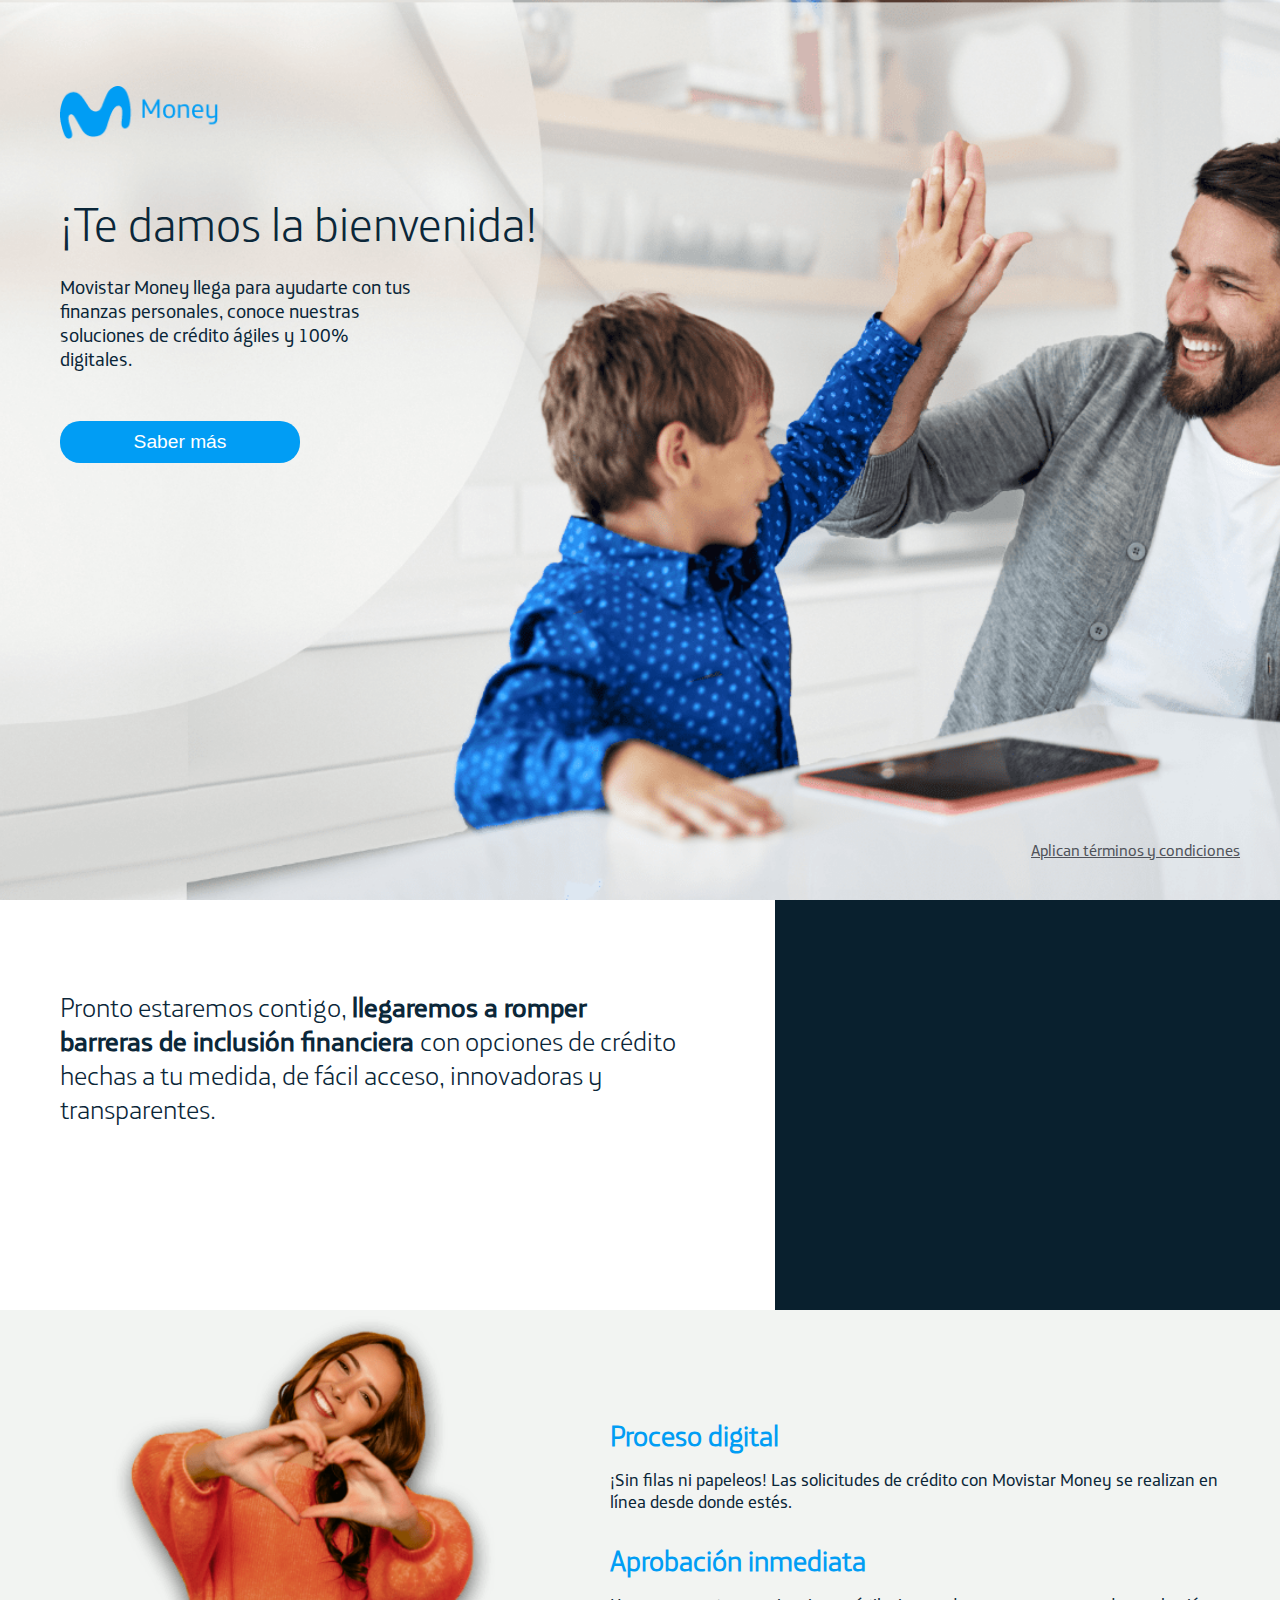
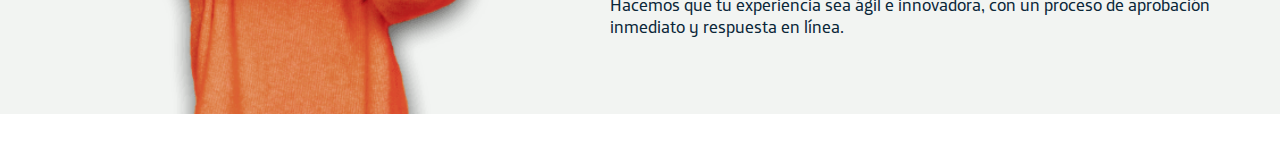
==== index.html @ daeb9c40 "second section" ====
<!DOCTYPE html>
<html lang="en">
<head>
    <meta charset="UTF-8">
    <meta http-equiv="X-UA-Compatible" content="IE=edge">
    <meta name="viewport" content="width=device-width, initial-scale=1.0">
    <link rel="stylesheet" href="styles.css">
    <title>Movistar</title>
</head>
<body>

    <div class="hero-message-container"></div>
    <section class="hero">
            <a href="https://smartfit.com.co/sedes/tintal-plaza" class="hero-link">Aplican términos y condiciones</a>
            <article class="hero-message">
                <img class="logo" src="assets/logo-movistar-money.png" alt="">
                <h2 class="hero-message-title">¡Te damos la bienvenida!</h2>
                <p class="hero-message-content">Movistar Money llega para ayudarte
                    con tus finanzas personales, conoce nuestras 
                    soluciones de crédito ágiles y 100% digitales.
                </p>
                <button class="hero-message-button"> <a href="">Saber más</a> </button>
            </article>
        
        <div class="hero-image-container">
            <img src="assets/hero-image.png" alt="" class="hero-image">
            <!-- <a href="https://smartfit.com.co/sedes/tintal-plaza" class="hero-aside-link">Aplican términos y condiciones</a> -->
        </div>
    </section>

    

    <section class="first-section">
        <p>
            Pronto estaremos contigo, <strong> llegaremos a romper barreras de inclusión 
                financiera  </strong> con opciones de crédito hechas a tu medida, de fácil acceso, 
            innovadoras y transparentes.
        </p>
        <div class="first-section-form" ></div>
    </section>

    <section class="second-section">
        <img class="second-section-image" src="assets/description2-image.png" alt="">
        <div class="second-section-content">
            <article>
                <h3 class="second-section-content-subtitle subtitle">Proceso digital </h3>
                <p class="second-section-content-paragraph  section-paragraph">¡Sin filas ni 
                    papeleos! Las solicitudes de crédito con Movistar Money se realizan 
                    en línea desde donde estés.
                </p>
            </article>
            <article>
                <h3 class="second-section-content-subtitle subtitle">Aprobación inmediata </h3>
                <p class="second-section-content-paragraph section-paragraph">Hacemos que tu 
                    experiencia sea ágil e innovadora, con un proceso de aprobación inmediato y respuesta en línea.
                </p>
            </article>
        </div>
    </section>
    
    <section class="third-section">
        <div class="second-section-content">
            <article>
                <h3 ></h3>
                <p></p>
            </article>
            <article>
                <h3>
                <p></p>
            </article>
            <img src="" alt="">
    </section>

    <footer>
        <div class="more-about">
            <h4 class="more-bout-title">
            <a href="" class="more-about-link">
            </a><a href="" class="more-about-link">
            </a><a href="" class="more-about-link"></a>
        </div>

        <div class="secure-section">
            <img src="" alt="" class="secure-section-symbol">
            <p class="secure-section-content"></p>
        </div>
    </footer>
</body>
---- styles.css ----
:root{
    --main-color: #019df4;
    --text-color: #0b2739;
    --section-gray-color: #f2f4f2;
    --section-form-color: #09202e;
    --footer-color: #fffdfd;
    --border-footer-color: #d3d4d3;
    --text-link-color: #50535a;
    --text-color-menu: #707070;
    --white-color: #ffff;
    --border-radius: 20px;
    --telefonica-bold: Telefonica-Bold;
    --telefonica-regular: Telefonica-Regular;
    --telefonica-light: Telefonica-Light;
}


/* ****** fonts ******* */
@font-face {
    font-family:  Telefonica-Bold;
    src: url('fonts/Telefonica-Bold.otf'); 
}

@font-face {
    font-family:  Telefonica-Regular;
    src: url('fonts/Telefonica-Regular.otf'); 
}

@font-face
{
    font-family:  Telefonica-Light;
    src: url('fonts/Telefonica-Light.otf'); 
}

/* ***** */



/* ****** Resets ******* */ 

body{
    margin: 0;
    overflow-x: hidden;
}

h1
{
    margin: 0;
}

h2
{
    margin: 0;
}

h3
{
    margin: 0;
}

h4
{
    margin: 0;
}

p
{
    margin: 0;
}
/* ***** */

/* ****** Styles site ******* */ 

/* ** Hero ** */
.hero
{
    position: relative;
}

.hero-message-container
{
    position: absolute;
    right: -50%;
    width: 200%;
    height: 290px;
    background-color: var(--white-color);
    border-bottom-left-radius: 100%;
    border-bottom-right-radius: 100%;
    z-index: -1;
}

.hero-message
{
    text-align: center;
    width: 85%;
    margin: 0 auto;
}

.logo
{
    width: 90px;
    padding-top: 26px;
}

.hero-message-title
{
    margin-top: 28px;
    margin-bottom: 22px;
    font-size: 1.6rem;
    font-family: var(--telefonica-light);
    color: var(--text-color);
    font-weight: lighter;
}

.hero-message-content
{
    font-size: .8rem;
    color: var(--text-color);
    font-family: var(--telefonica-regular);
}

.hero-message-button
{
    margin-top: 32px;
    background-color: var(--main-color);
    border: none;
    width: 170px;
    border-radius: var(--border-radius);
    font-size: .9rem;
    padding: 10px;
}

.hero-message-button a
{
    text-decoration: none;
    color: var(--white-color);
    padding: 10px 35px;
}

.hero-image-container{
    width: 100%;
    height: 318px;
    overflow: hidden;
    position: relative;
    background: red;
    z-index: -3;
}


.hero-image{
    width: 560px;
    position: absolute;
    object-fit: cover;
    bottom: 0;
    right: 0;
}

.hero-link 
{
    position: absolute;
    bottom: 0;
    right: 0;
    padding: 10px 15px;
    font-family: var(--telefonica-regular);
    font-size: 0.7rem;
    color: var(--text-link-color);
}

@media screen and (min-width: 560px) {
    .hero-image-container
    {
        overflow: none;
    }

    .hero-image
    {
        width: 100%;
    }
}

@media screen and (min-width: 640px)
{
    .hero-message-container
    {
        display: none;
    }

    .hero
    {
        display: flex;
        background-color: transparent;
    }

    .hero-message
    {
        position: absolute;
        width: 35%;
        text-align: left;
        padding-left: 20px;
    }

    .hero-image-container
    {
        overflow: none;
        position: static;
    }

    .hero-image
    {
        width: 100%;
        height: 100%;
    }
}

@media screen and (min-width: 768px)
{
    .hero-image-container
    {
        height: 100vh;
    }

    .hero-message
    {
        padding-left: 30px;
        width: 30%;
    }

    .logo
    {
        margin-top: 60px;
    }

    .hero-message-title
    {
        margin-top: 50px;
    }

    .hero-message-button
    {
        margin-top: 50px;
    }
}

@media screen and (min-width: 1024px)
{
    .hero-message
    {
        width: 30%;
        padding-left: 60px;
    }

}

@media screen and (min-width: 1200px)
{
    .hero-message
    {
        width: 40%;
    }

    .logo
    {
        width: 160px;
    }

    .hero-message-title
    {
        font-size: 3rem;
    }

    .hero-message-content
    {
        font-size: 1.2rem;
        width: 70%;
    }

    .hero-message-button
    {
        font-size: 1.2rem;
        width: 240px;
    }

    .hero-link
    {
        padding: 40px 40px;
        font-size: 1rem;
    }
}

/* *** */



/* ** first section ** */
    .first-section
    {
        text-align: center;
    }

    .first-section p
    {
        font-family: var(--telefonica-light);
        color: var(--text-color);
        padding: 20px 0 60px 0;
        width: 90%;
        margin: 0 auto;
    }

    .first-section p strong
    {
        font-family: var(--telefonica-regular);
    }

    .first-section-form
    {
        background-color: var(--section-form-color);
        height: 398px;
    }

    @media screen and (min-width: 1024px) {
        .first-section
        {
            display: flex;
        }   
        
        .first-section p 
        {
            width: 55%;
            margin-left: 60px;
            margin-right: 98px;
            text-align: left;
            padding-top: 90px;
            padding-bottom: 0;
        }

        .first-section-form
        {
            width: 45%;
        }
    }

    @media screen and (min-width: 1200px)
    {
        .first-section-form
        {
            
            height: 410px;
        }

        .first-section p
        {
            font-size: 1.7rem;
        }

    }
/* *** */


/* ** Second Section ** */

.second-section
{
    background-color: var(--section-gray-color);
    padding-bottom: 26px;
}

.second-section-content
{
    width: 90%;
    margin: 0 auto;
}

.second-section-image
{
    width: 100%;
}

    @media screen and (min-width: 768px) {
        .second-section
        {
            display: flex;
            padding-bottom: 0;
        }

        .second-section-image
        {
            width: 50%;
        }

        .second-section-content
        {
            width: 50%;
            margin: auto auto;
            padding-right: 60px;
        }
    }

/* *** */



/* ****** Utilities ******* */

.subtitle
{
    font-size: 1.1rem;
    font-family: var(--telefonica-light);
    color: var(--main-color);
    margin: 30px 0 15px 0;
}

.section-paragraph
{
    font-size: 0.9rem;
    font-family: var(--telefonica-regular);
    color: var(--text-color);
}

@media screen and (min-width: 1200px) {
    .subtitle
    {
        font-size: 1.8rem;
    }

    .section-paragraph
    {
        font-size: 1.1rem;
    }
}

/* *************** */
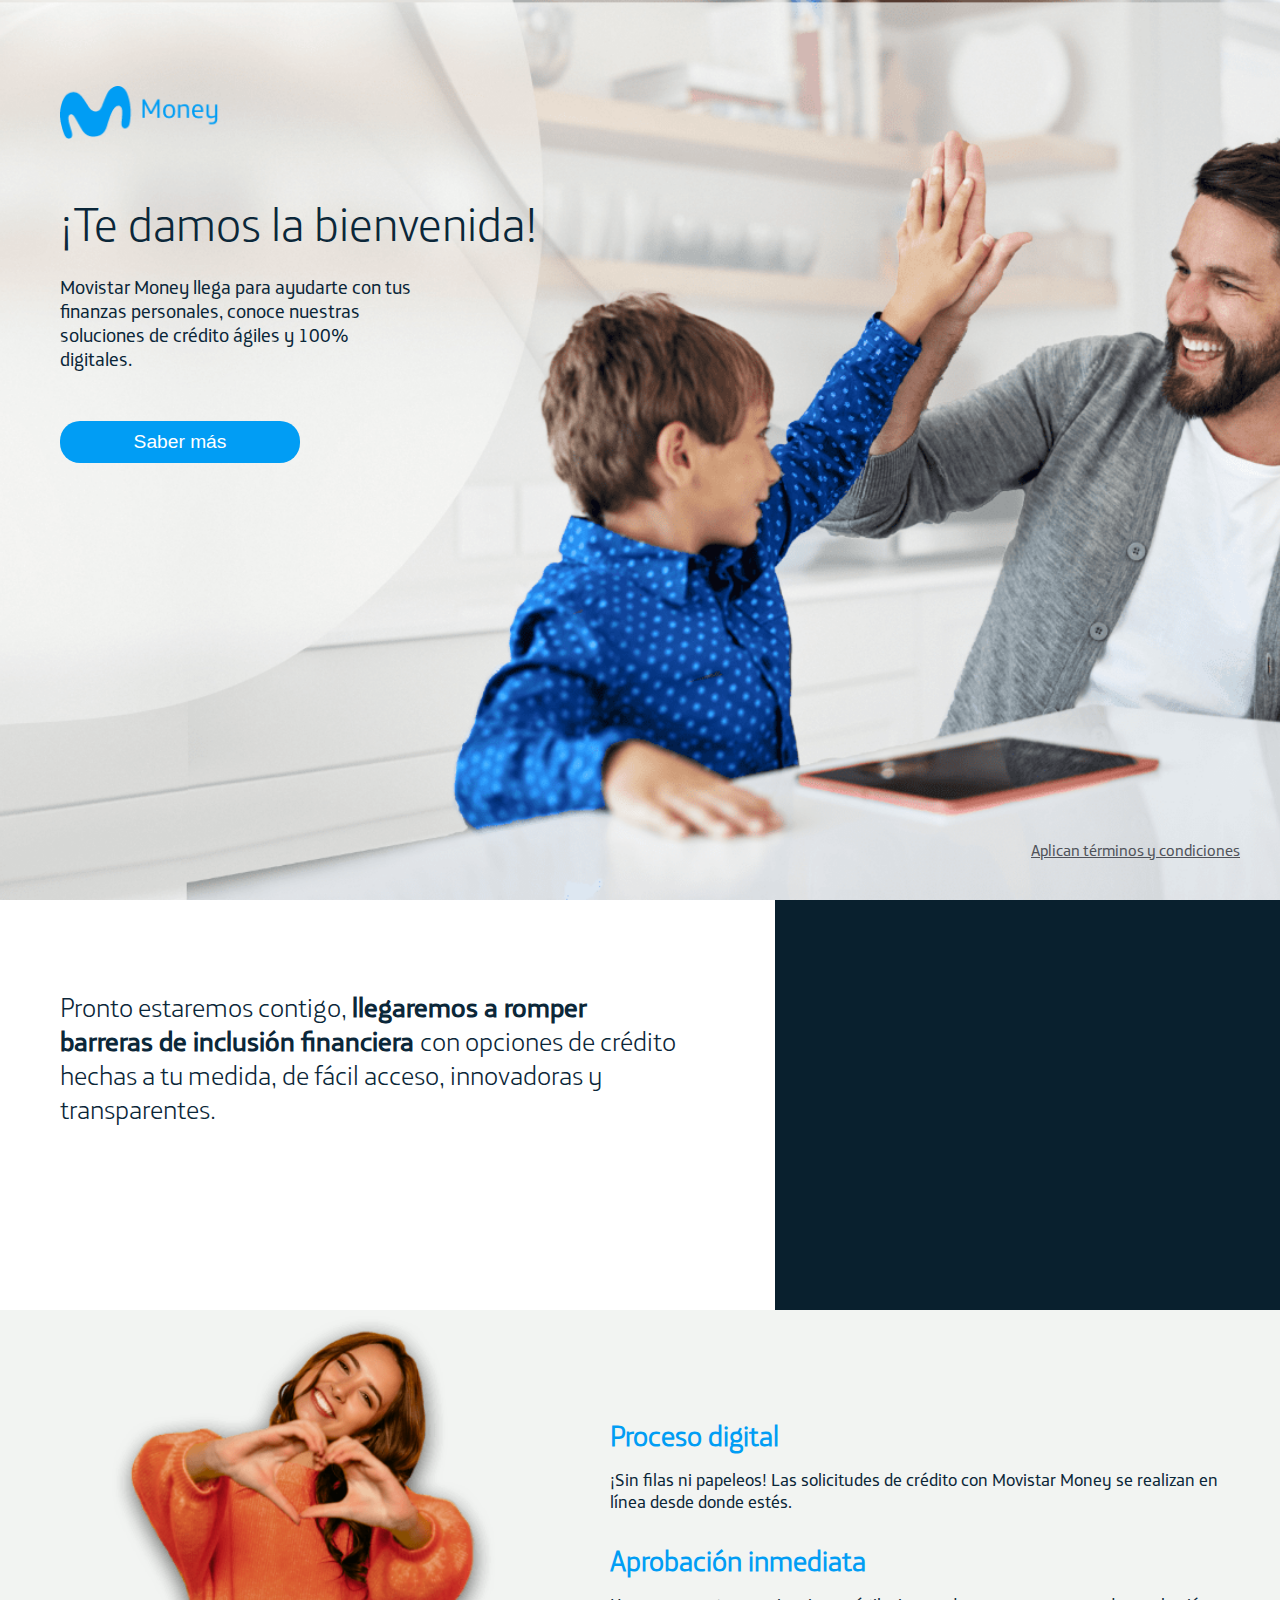
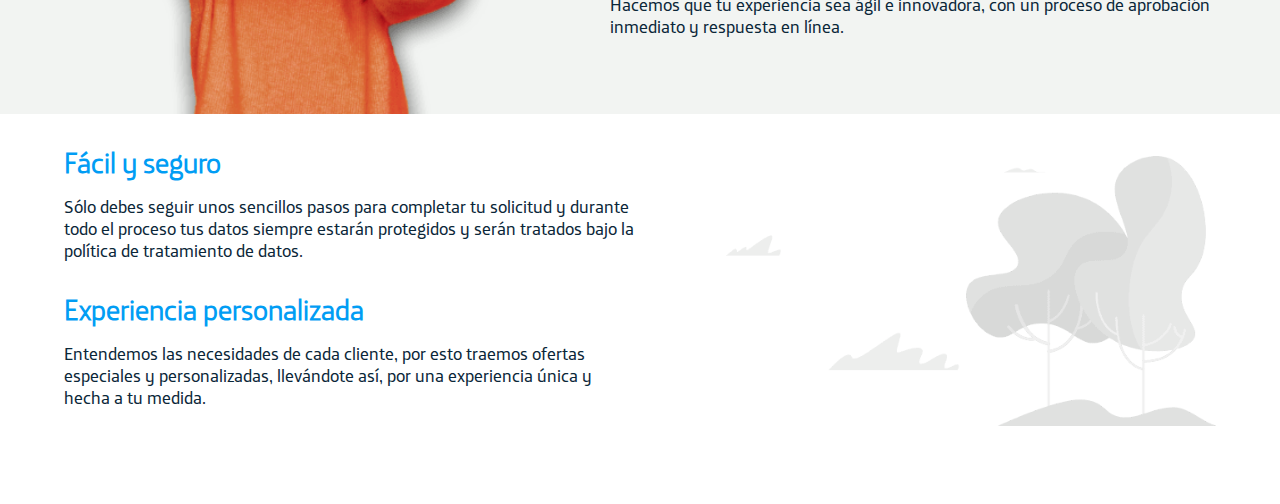
==== commit 940c0051: "third section layout" ====
--- a/index.html
+++ b/index.html
@@ -59,16 +59,26 @@
     </section>
     
     <section class="third-section">
-        <div class="second-section-content">
+        <div class="third-section-content">
             <article>
-                <h3 ></h3>
-                <p></p>
+                <h3 class="third-section-content-subtitle subtitle" >Fácil y seguro</h3>
+                <p class="third-section-content-paragraph section-paragraph">
+                    Sólo debes seguir unos sencillos pasos para 
+                    completar tu solicitud y durante todo el proceso 
+                    tus datos siempre estarán protegidos y serán 
+                    tratados bajo la política de tratamiento de datos.
+                </p>
             </article>
             <article>
-                <h3>
-                <p></p>
+                <h3 class="third-section-content-subtitle subtitle" > Experiencia personalizada </h3>
+                <p class="third-section-content-paragraph section-paragraph">
+                    Entendemos las necesidades de cada cliente, por esto traemos ofertas especiales
+                    y personalizadas, llevándote así, por una experiencia única y hecha a tu medida.
+                </p>
             </article>
             <img src="" alt="">
+        </div>
+        <div class="third-section-image-container"> <div class="third-section-image"></div></div>
     </section>
 
     <footer>
--- a/styles.css
+++ b/styles.css
@@ -397,6 +397,56 @@
 
 /* *** */
 
+/* ** Third Section ** */
+    .third-section
+    {
+        width: 90%;
+        margin: 0 auto;
+        padding-bottom: 60px;
+        
+    }
+
+    @media screen and (min-width: 768px) {
+
+        .third-section
+        {
+            display: flex;
+        }
+
+        .third-section-content
+        {
+            width: 50%;
+        }
+
+        .third-section-image-container
+        {
+            width: 50%;
+            position: relative;
+        }
+
+        .third-section-image
+        {
+            background-image: url("assets/tree.png");
+            background-size: cover;
+            width: 392px;
+            height: 216px;
+            background-repeat: no-repeat;
+            border-image: none;
+            position: absolute;
+            bottom: 0;
+            right: 0;
+        }
+    }
+
+    @media screen and (min-width: 1200px) {
+        .third-section-image
+        {
+            width: 490px;
+            height: 270px;
+        }
+    }
+/* *** */
+
 
 
 /* ****** Utilities ******* */
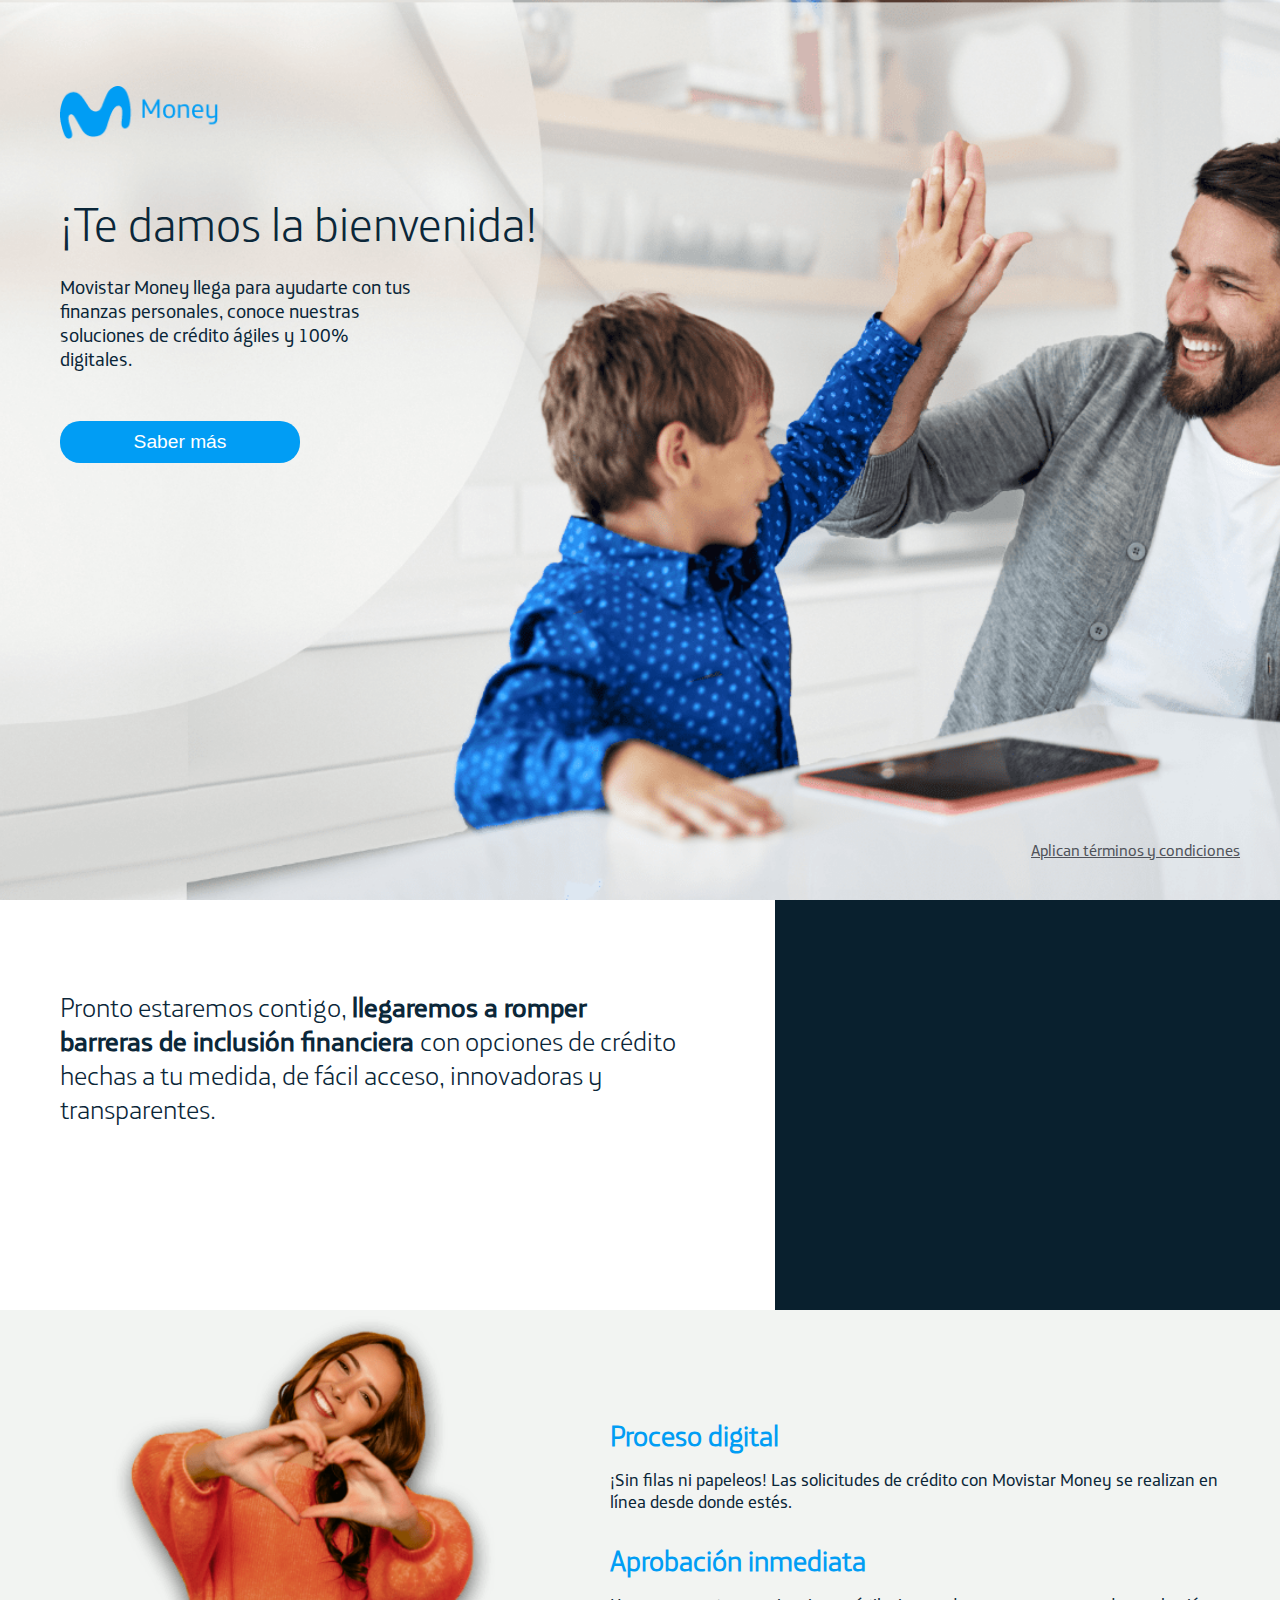
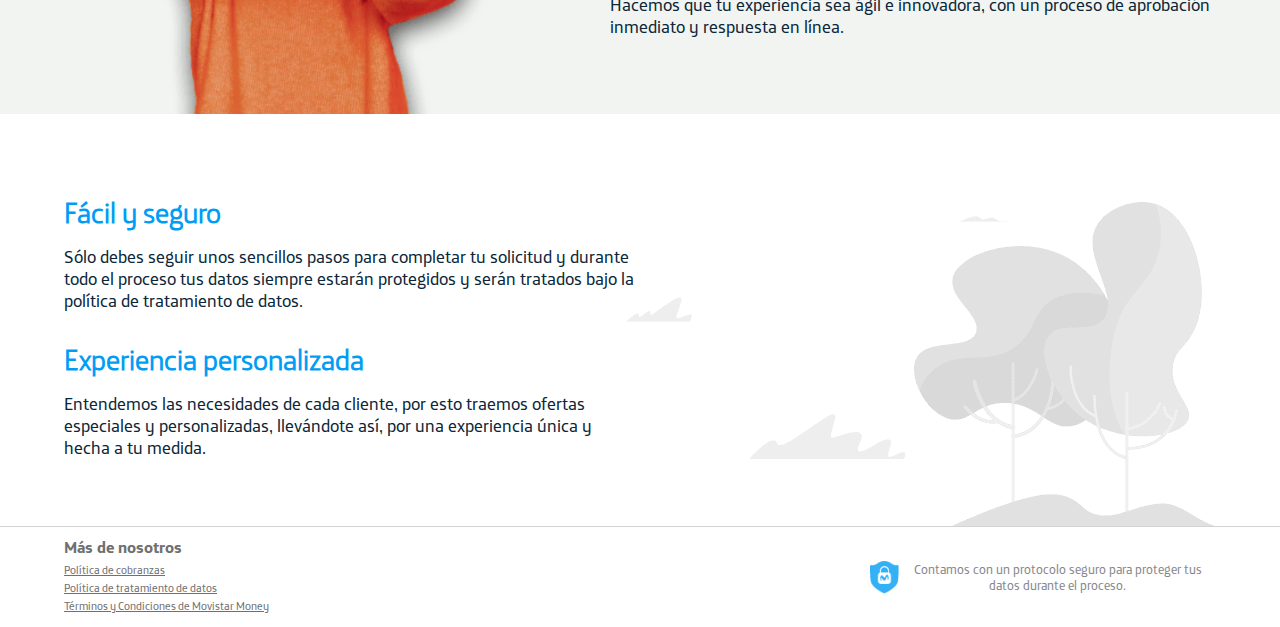
==== commit 6c03589c: "layout footer" ====
--- a/index.html
+++ b/index.html
@@ -71,7 +71,7 @@
             </article>
             <article>
                 <h3 class="third-section-content-subtitle subtitle" > Experiencia personalizada </h3>
-                <p class="third-section-content-paragraph section-paragraph">
+                <p class="third-section-content-paragraph section-paragraph last-paragraph">
                     Entendemos las necesidades de cada cliente, por esto traemos ofertas especiales
                     y personalizadas, llevándote así, por una experiencia única y hecha a tu medida.
                 </p>
@@ -81,17 +81,24 @@
         <div class="third-section-image-container"> <div class="third-section-image"></div></div>
     </section>
 
-    <footer>
-        <div class="more-about">
-            <h4 class="more-bout-title">
-            <a href="" class="more-about-link">
-            </a><a href="" class="more-about-link">
-            </a><a href="" class="more-about-link"></a>
+    <footer class="footer">
+
+        <div class="footer-container">
+            <div class="more-about">
+                <h4 class="more-about-title"> Más de nosotros </h4>
+                <a href="" class="more-about-link">Política de cobranzas</a>
+                <a href="" class="more-about-link">Política de tratamiento de datos</a>
+                <a href="" class="more-about-link">Términos y Condiciones de Movistar Money</a>
+            </div>
+    
+            <div class="secure-section">
+                <img src="assets/security-movistar-logo.png" alt="" class="secure-section-symbol">
+                <p class="secure-section-content"> Contamos con un protocolo seguro para 
+                    proteger tus datos durante el proceso. 
+                </p>
+            </div>
         </div>
 
-        <div class="secure-section">
-            <img src="" alt="" class="secure-section-symbol">
-            <p class="secure-section-content"></p>
-        </div>
     </footer>
-</body>+</body>
+
--- a/styles.css
+++ b/styles.css
@@ -402,8 +402,6 @@
     {
         width: 90%;
         margin: 0 auto;
-        padding-bottom: 60px;
-        
     }
 
     @media screen and (min-width: 768px) {
@@ -436,13 +434,115 @@
             bottom: 0;
             right: 0;
         }
+
+        .last-paragraph
+        {
+            padding-bottom: 50px;
+        }
     }
 
     @media screen and (min-width: 1200px) {
         .third-section-image
         {
-            width: 490px;
-            height: 270px;
+            width: 590px;
+            height: 324px;
+        }
+
+        .third-section-content article:first-child
+        {
+            padding-top: 50px;
+        }
+    }
+/* *** */
+
+/* ** Footer ** */
+    .footer
+    {
+        border-top: 1px solid var(--border-footer-color);
+        text-align: center;
+        
+    }
+
+    .footer-container
+    {
+        width: 80%;
+        margin: 0 auto;
+        display: flex;
+        flex-direction: column-reverse;
+        padding-top: 20px;
+        padding-bottom: 26px;
+    }
+
+    .more-about
+    {
+        display: flex;
+        flex-direction: column;
+        margin-top: 20px;
+    }
+
+    .more-about-title
+    {
+        font-size: 1rem;
+        font-family: var(--telefonica-bold);
+        color:var(--text-color-menu) ;
+        margin-bottom: 6px;
+        font-weight: lighter;
+    }
+
+    .more-about-link
+    {
+        font-size: 0.8rem;
+        font-family: var(--telefonica-regular);
+        color: var(--text-color-menu);
+        padding-bottom: 4px;
+    }
+
+    .secure-section
+    {
+        display: flex;
+        margin-bottom: 20px;
+        margin: 0 auto;
+    }
+
+    .secure-section-symbol
+    {
+        width: 29px;
+    }
+
+    .secure-section p
+    {
+        font-size: .8rem;
+        font-family: var(--telefonica-regular);
+        color: #86888c;
+    }
+
+    @media screen and (min-width: 1024px) {
+        .footer-container
+        {
+            
+            flex-direction: row;
+            align-items: center ;
+            justify-content: space-between;
+            width: 90%;
+            padding-top: 10px;
+            padding-bottom: 10px;
+        }
+
+        .more-about
+        {
+            margin-top: 0;
+            text-align: left;
+        }
+
+        .more-about-link
+        {
+            font-size: .7rem;
+        }
+
+        .secure-section
+        {
+            width: 30%;
+            margin: 0;
         }
     }
 /* *** */
@@ -476,6 +576,8 @@
     {
         font-size: 1.1rem;
     }
+
+
 }
 
 /* *************** */
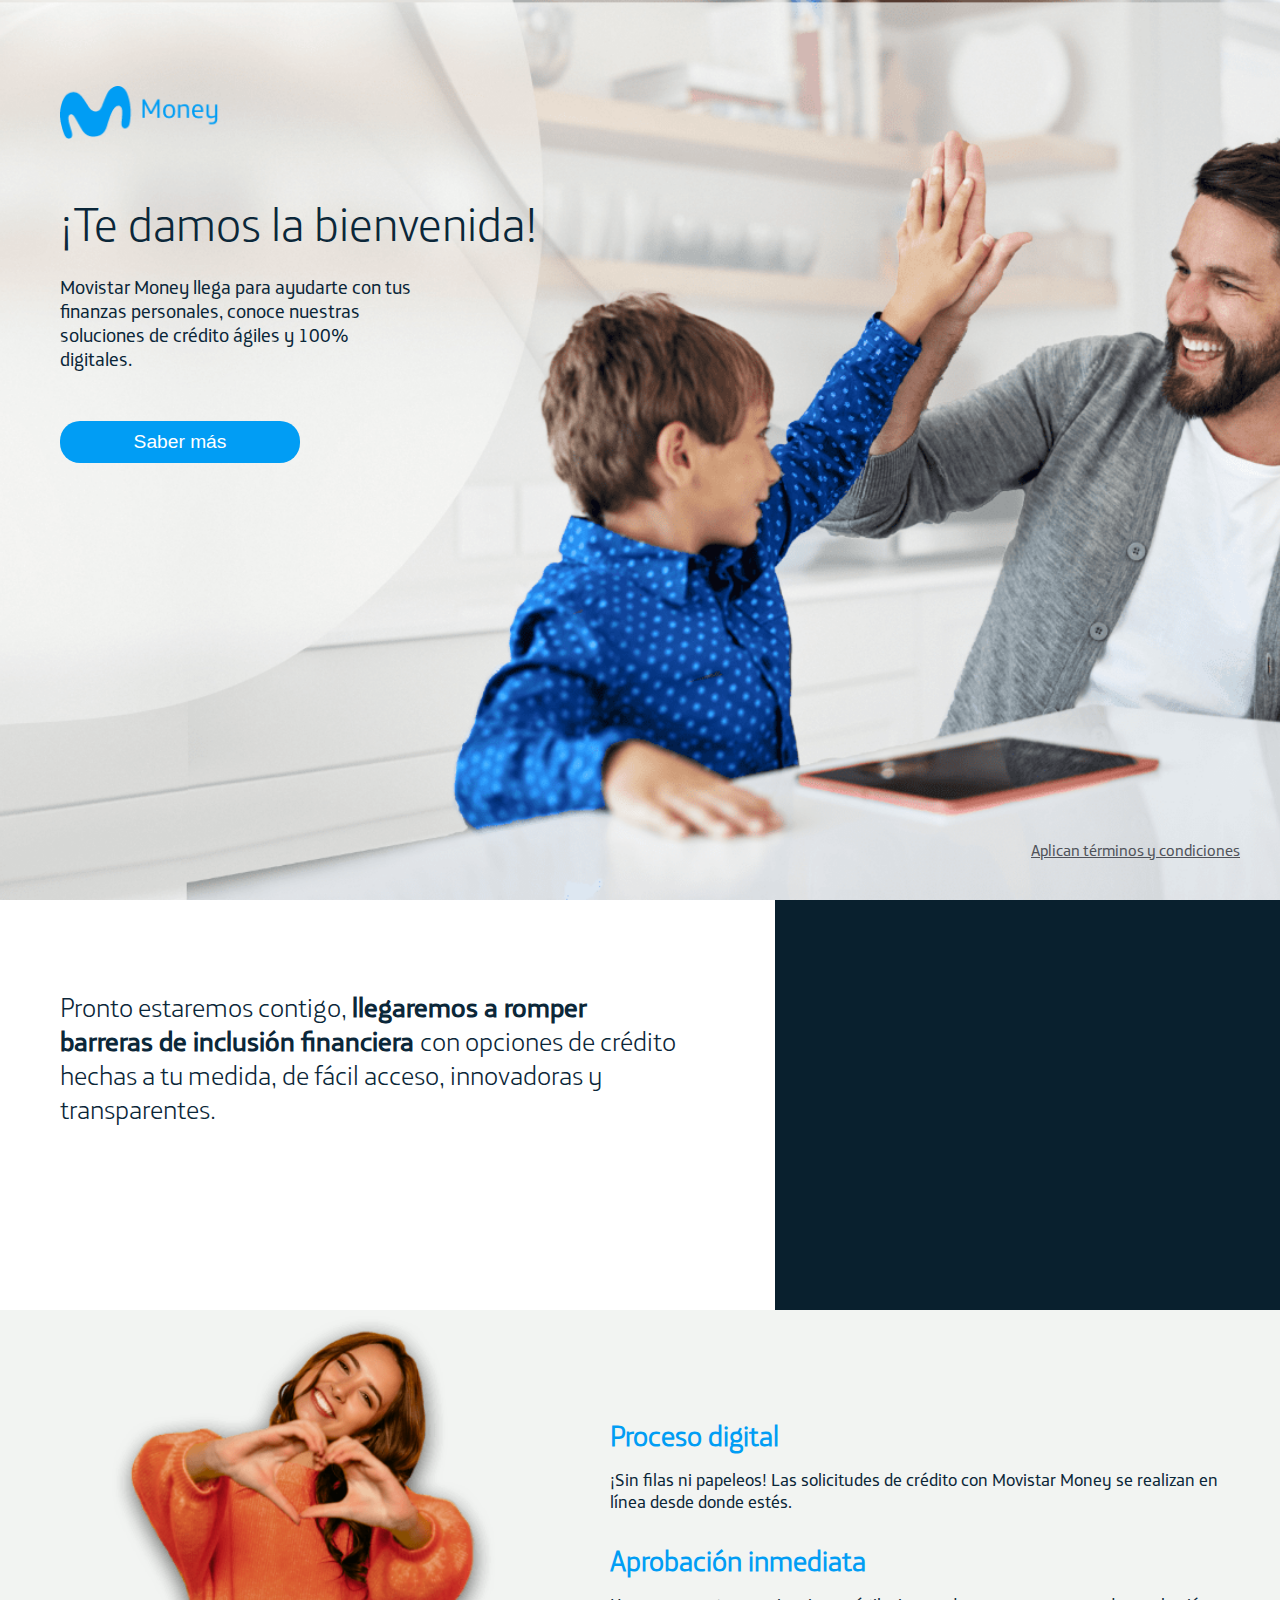
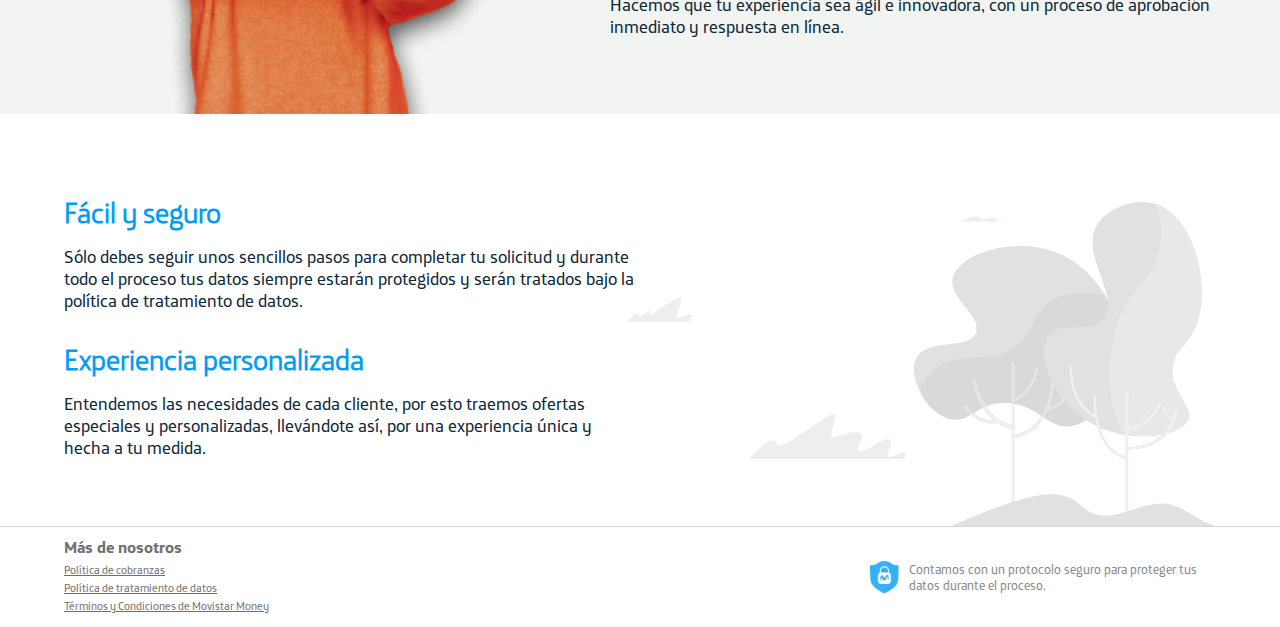
==== commit 8801890b: "fix hero-message-container" ====
--- a/index.html
+++ b/index.html
@@ -8,8 +8,9 @@
     <title>Movistar</title>
 </head>
 <body>
-
+    
     <div class="hero-message-container"></div>
+    
     <section class="hero">
             <a href="https://smartfit.com.co/sedes/tintal-plaza" class="hero-link">Aplican términos y condiciones</a>
             <article class="hero-message">
--- a/styles.css
+++ b/styles.css
@@ -38,6 +38,7 @@
 
 /* ****** Resets ******* */ 
 
+
 body{
     margin: 0;
     overflow-x: hidden;
@@ -77,15 +78,17 @@
     position: relative;
 }
 
+
 .hero-message-container
 {
     position: absolute;
-    right: -50%;
-    width: 200%;
+    
+    top: 0;
+    width: 100%;
     height: 290px;
-    background-color: var(--white-color);
-    border-bottom-left-radius: 100%;
-    border-bottom-right-radius: 100%;
+    background-color: white;
+    border-bottom-left-radius: 15%;
+    border-bottom-right-radius: 15%;
     z-index: -1;
 }
 
@@ -142,7 +145,6 @@
     height: 318px;
     overflow: hidden;
     position: relative;
-    background: red;
     z-index: -3;
 }
 
@@ -507,6 +509,7 @@
     .secure-section-symbol
     {
         width: 29px;
+        padding-right: 10px;
     }
 
     .secure-section p
@@ -514,6 +517,7 @@
         font-size: .8rem;
         font-family: var(--telefonica-regular);
         color: #86888c;
+        text-align: left;
     }
 
     @media screen and (min-width: 1024px) {
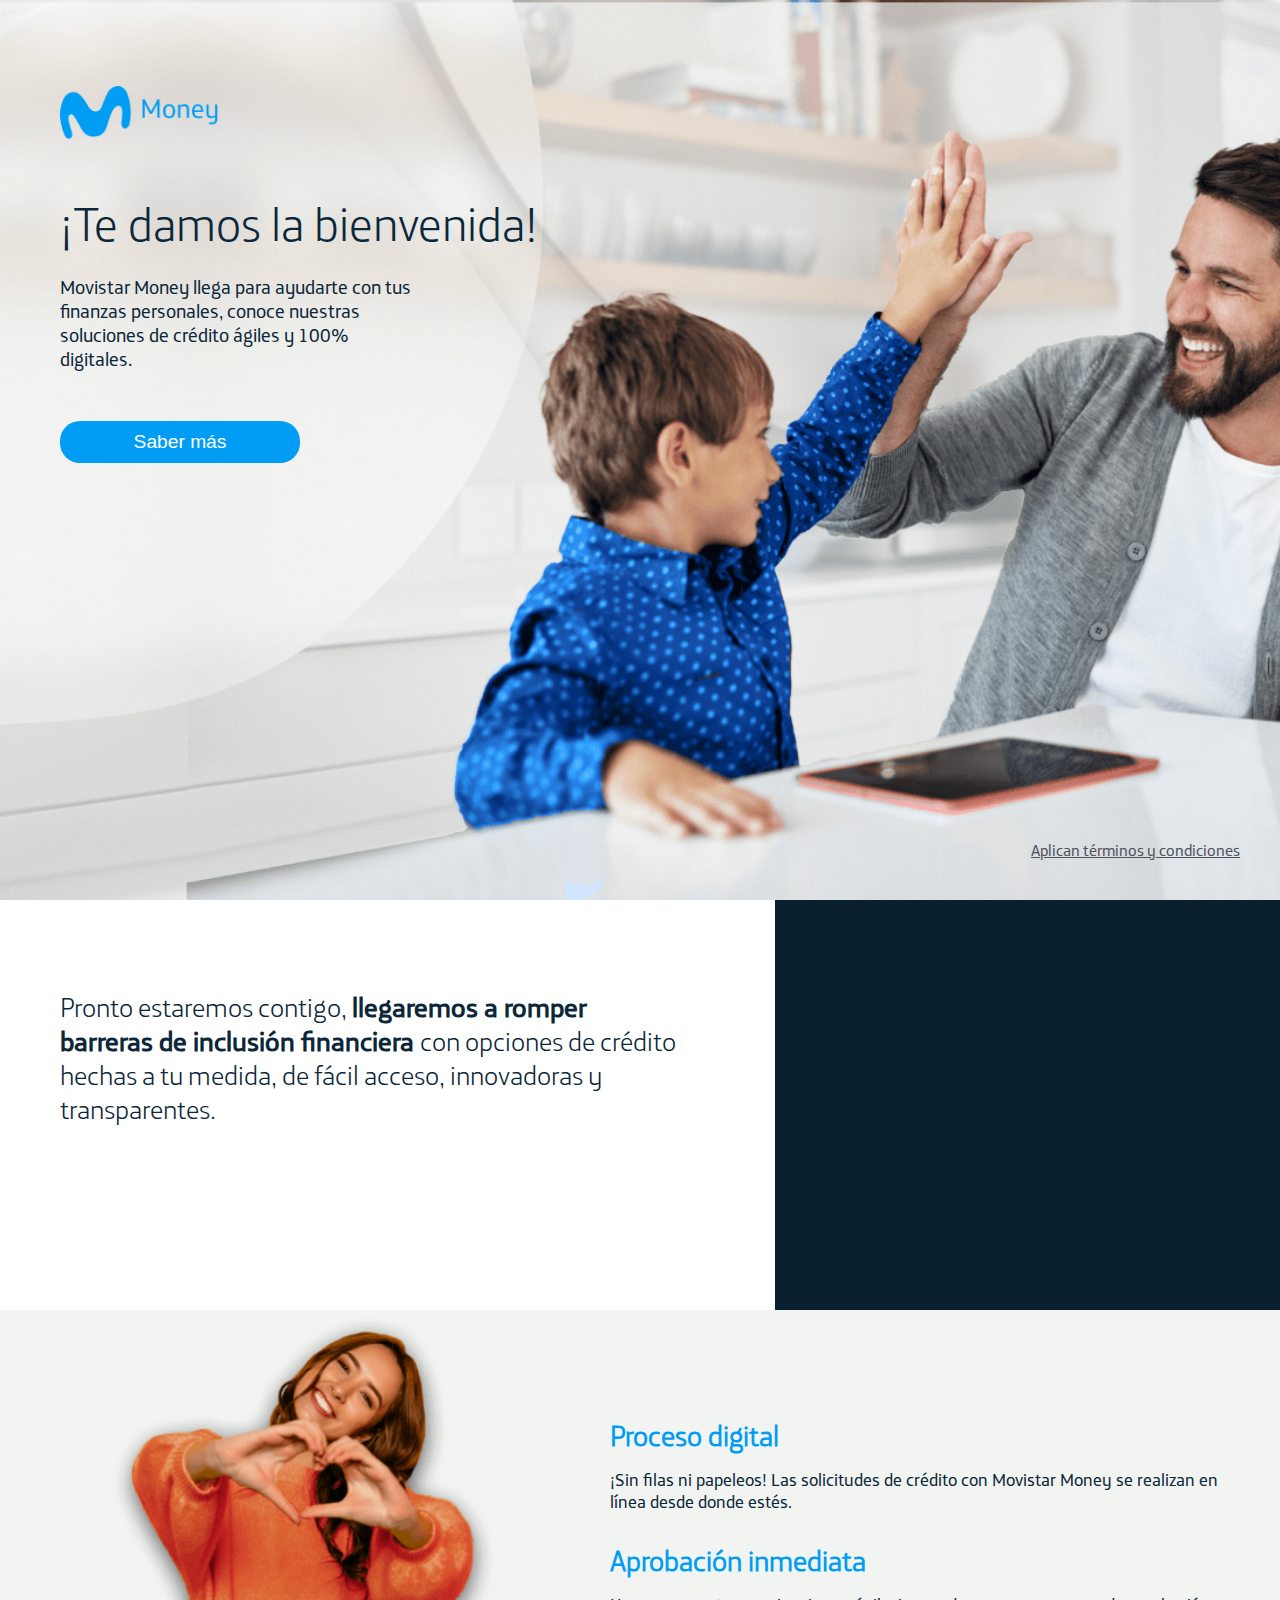
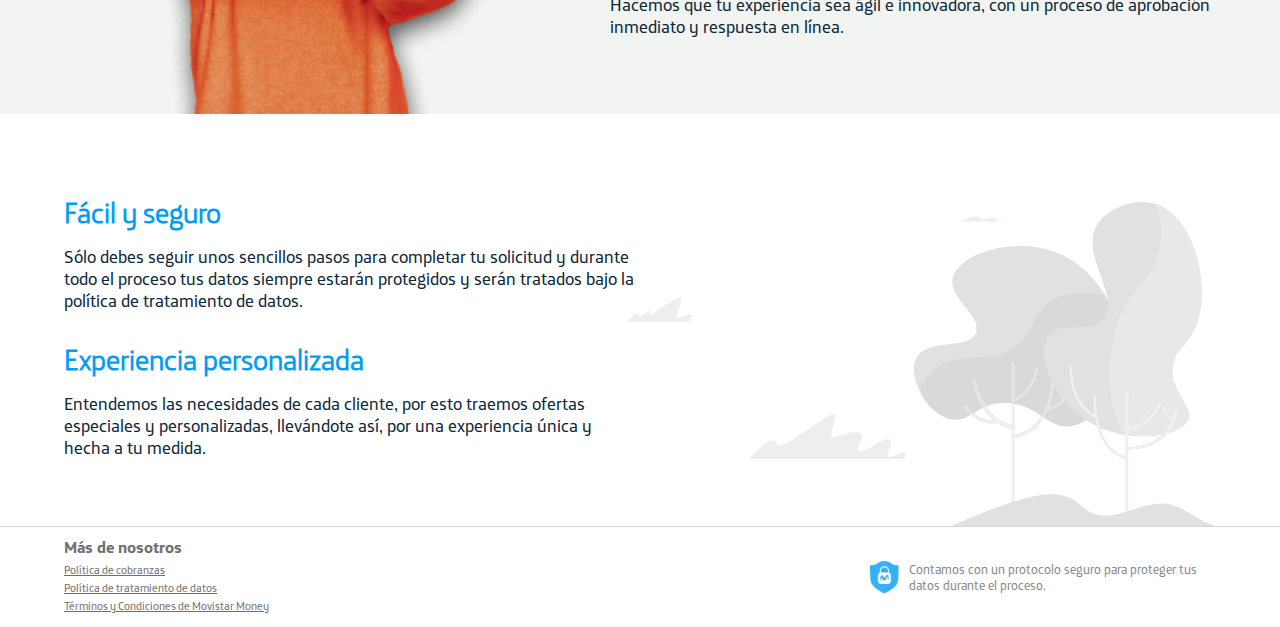
==== commit 4d0cbe28: "fix message container and image container dor several resolutions" ====
--- a/index.html
+++ b/index.html
@@ -12,7 +12,7 @@
     <div class="hero-message-container"></div>
     
     <section class="hero">
-            <a href="https://smartfit.com.co/sedes/tintal-plaza" class="hero-link">Aplican términos y condiciones</a>
+            <a href="terminos_condiciones.html" class="hero-link">Aplican términos y condiciones</a>
             <article class="hero-message">
                 <img class="logo" src="assets/logo-movistar-money.png" alt="">
                 <h2 class="hero-message-title">¡Te damos la bienvenida!</h2>
@@ -20,7 +20,7 @@
                     con tus finanzas personales, conoce nuestras 
                     soluciones de crédito ágiles y 100% digitales.
                 </p>
-                <button class="hero-message-button"> <a href="">Saber más</a> </button>
+                <button class="hero-message-button"> <a href="#form">Saber más</a> </button>
             </article>
         
         <div class="hero-image-container">
@@ -37,7 +37,7 @@
                 financiera  </strong> con opciones de crédito hechas a tu medida, de fácil acceso, 
             innovadoras y transparentes.
         </p>
-        <div class="first-section-form" ></div>
+        <div class="first-section-form" id="form" ></div>
     </section>
 
     <section class="second-section">
@@ -51,7 +51,7 @@
                 </p>
             </article>
             <article>
-                <h3 class="second-section-content-subtitle subtitle">Aprobación inmediata </h3>
+                <h3 class="second-section-content-subtitle subtitle ">Aprobación inmediata </h3>
                 <p class="second-section-content-paragraph section-paragraph">Hacemos que tu 
                     experiencia sea ágil e innovadora, con un proceso de aprobación inmediato y respuesta en línea.
                 </p>
@@ -87,9 +87,9 @@
         <div class="footer-container">
             <div class="more-about">
                 <h4 class="more-about-title"> Más de nosotros </h4>
-                <a href="" class="more-about-link">Política de cobranzas</a>
-                <a href="" class="more-about-link">Política de tratamiento de datos</a>
-                <a href="" class="more-about-link">Términos y Condiciones de Movistar Money</a>
+                <a href="politica_cobranza.html" class="more-about-link">Política de cobranzas</a>
+                <a href="politica_tratamiento.html" class="more-about-link">Política de tratamiento de datos</a>
+                <a href="terminos_condiciones.html" class="more-about-link">Términos y Condiciones de Movistar Money</a>
             </div>
     
             <div class="secure-section">
--- a/styles.css
+++ b/styles.css
@@ -12,6 +12,8 @@
     --telefonica-bold: Telefonica-Bold;
     --telefonica-regular: Telefonica-Regular;
     --telefonica-light: Telefonica-Light;
+    --underline-color: #a13ea1;
+    --terms-condition-text-color: #313235;
 }
 
 
@@ -78,11 +80,22 @@
     position: relative;
 }
 
-
 .hero-message-container
 {
+    background-image: url("assets/hero-message-container.png");
+    background-size: cover;
+    background-repeat: no-repeat;
     position: absolute;
-    
+    top: 0;
+    width: 100%;
+    height: 310px;
+    z-index: -1;
+}
+
+
+/* .hero-message-container
+{
+    position: absolute;
     top: 0;
     width: 100%;
     height: 290px;
@@ -90,7 +103,7 @@
     border-bottom-left-radius: 15%;
     border-bottom-right-radius: 15%;
     z-index: -1;
-}
+} */
 
 .hero-message
 {
@@ -142,7 +155,7 @@
 
 .hero-image-container{
     width: 100%;
-    height: 318px;
+    height: 310px;
     overflow: hidden;
     position: relative;
     z-index: -3;
@@ -168,6 +181,96 @@
     color: var(--text-link-color);
 }
 
+@media screen and (min-width: 340px) {
+    .hero-message-container
+    {
+        height: 330px;
+    }
+}
+
+@media screen and (min-width: 360px) {
+    .hero-message-container
+    {
+        height: 340px;
+    }
+
+    .hero-image-container{
+        height: 340px;
+    }   
+    
+    .hero-image
+    {
+        top: 30px;
+    }
+}
+
+@media screen and (min-width: 375px) {
+    .hero-message-container
+    {
+        height: 360px;
+    }
+
+    .hero-image-container{
+        height: 360px;
+    }   
+    
+    .hero-image
+    {
+        top: 45px;
+    }
+}
+
+
+@media screen and (min-width: 380px) {
+    .hero-message-container
+    {
+        height: 360px;
+    }
+
+    .hero-image-container{
+        height: 360px;
+    }   
+    
+    .hero-image
+    {
+        top: 50px;
+    }
+}
+
+@media screen and (min-width: 400px) {
+    .hero-message-container
+    {
+        height: 380px;
+    }
+
+    .hero-image-container{
+        height: 380px;
+    }   
+    
+    .hero-image
+    {
+        top: 70px;
+    }
+}
+
+
+
+@media screen and (min-width: 420px) {
+    .hero-message-container
+    {
+        height: 290px;
+    }
+
+    .hero-image-container{
+        height: 380px;
+    }   
+    
+    .hero-image
+    {
+        top: 70px;
+    }
+}
+
 @media screen and (min-width: 560px) {
     .hero-image-container
     {
@@ -186,6 +289,8 @@
     {
         display: none;
     }
+
+
 
     .hero
     {
@@ -211,6 +316,7 @@
     {
         width: 100%;
         height: 100%;
+        top: 0;
     }
 }
 
@@ -552,6 +658,191 @@
 /* *** */
 
 
+/* ** Terms_condition ** */
+    .terms_condition_body
+    {
+        padding: 26px 16px 16px 16px;
+        background-color: var(--section-gray-color);
+    }
+
+    .terms_condition_link_logo
+    {
+        display: flex;
+        justify-content: center;
+        padding-bottom: 20px;
+    }
+
+    .terms_condition_logo
+    {
+        width: 90px;
+        
+    }
+
+    .terms_condition_nav
+    {
+        display: flex;
+        flex-direction: column;
+    }
+
+    .terms_condition_title
+    {
+        font-family: var(--telefonica-bold);
+        font-size: .9rem;
+        padding-bottom: 8px;
+        color:var(--text-color-menu);
+    }
+
+    .terms_condition_link 
+    {
+        font-family: var(--telefonica-regular);
+        font-size: .7rem;
+        margin-bottom: 2px;
+        padding-bottom: 4px;
+        text-decoration: none;
+        color: var(--text-color);
+        
+    }
+
+    .terms_condition_link:hover
+    {
+        color: var(--main-color);
+        text-decoration-line: underline;
+        text-decoration-color: var(--underline-color);
+        text-underline-position: under;
+        
+    }
+
+    .terms_condition_link:active
+    {
+        color: var(--main-color);
+        text-decoration-line: underline;
+        text-decoration-color: var(--underline-color);
+        text-underline-position: under;
+        
+    }
+
+
+    .terms_condition_content
+    {
+        background-color: var(--white-color);
+        padding: 16px;
+        margin: 0 auto;
+        margin-top: 20px;
+        border-radius: 10px;
+        font-family: var(--telefonica-regular);
+    }
+
+    .terms_condition_content_title
+    {
+        font-size: 1rem;
+        text-align: center;
+        color: var(--text-color);
+        margin-bottom: 20px;
+    }
+
+    .terms_condition_content_p, .terms_condition_content_list
+    {
+        width: 100%;
+        font-size: .8rem;
+        line-height: 20px;
+        color: var(--terms-condition-text-color);
+        margin-top: 14px;
+    }
+
+    .terms_condition_content_subtitle
+    {
+        margin-top: 26px;
+        font-size: .9rem;
+    }
+
+    .terms_condition_content_list
+    {
+        padding-left: 16px;
+    }
+
+    .terms_condition_content_list_item
+    {
+        margin-top: 14px;
+    }
+
+
+    @media screen and (min-width: 768px) {
+        .terms_condition_header
+        {
+            display: flex;
+            justify-content: space-between;
+            align-items: center;
+        }
+
+        .terms_condition_link_logo
+        {
+            width: 30%;
+        }
+
+        .terms_condition_nav
+        {
+            flex-direction: row;
+            width: 80%;
+            justify-content: space-between;
+            align-items: flex-end;
+            text-align: center;
+        }
+
+        .terms_condition_link_logo
+        {
+            padding: 0;
+            justify-content: flex-start;
+        }
+
+        .terms_condition_link
+        {
+            padding-bottom: 0;
+            margin-bottom: 0;
+        }
+
+        .terms_condition_title
+        {
+            padding-bottom: 0;
+        }
+    }
+
+    @media screen and (min-width: 1024px) {
+        .terms_condition_body, .terms_condition_content
+        {
+            padding: 46px 60px;
+        }
+    }
+
+    @media screen and (min-width: 1200px) {
+
+        .terms_condition_title, .terms_condition_content_title
+        {
+            font-size: 1.2rem;
+        }
+        
+        .terms_condition_link, .terms_condition_content_p
+        {
+            font-size: 1rem;
+        }
+        
+        .terms_condition_logo
+        {
+            width: 165px;
+        }
+
+        .terms_condition_content_subtitle
+        {
+            font-size: 1.1rem;
+        }
+
+        .terms_condition_content_list_item
+        {
+            font-size: 1remLi;
+        }
+    }
+    
+
+/* *** */
 
 /* ****** Utilities ******* */
 
